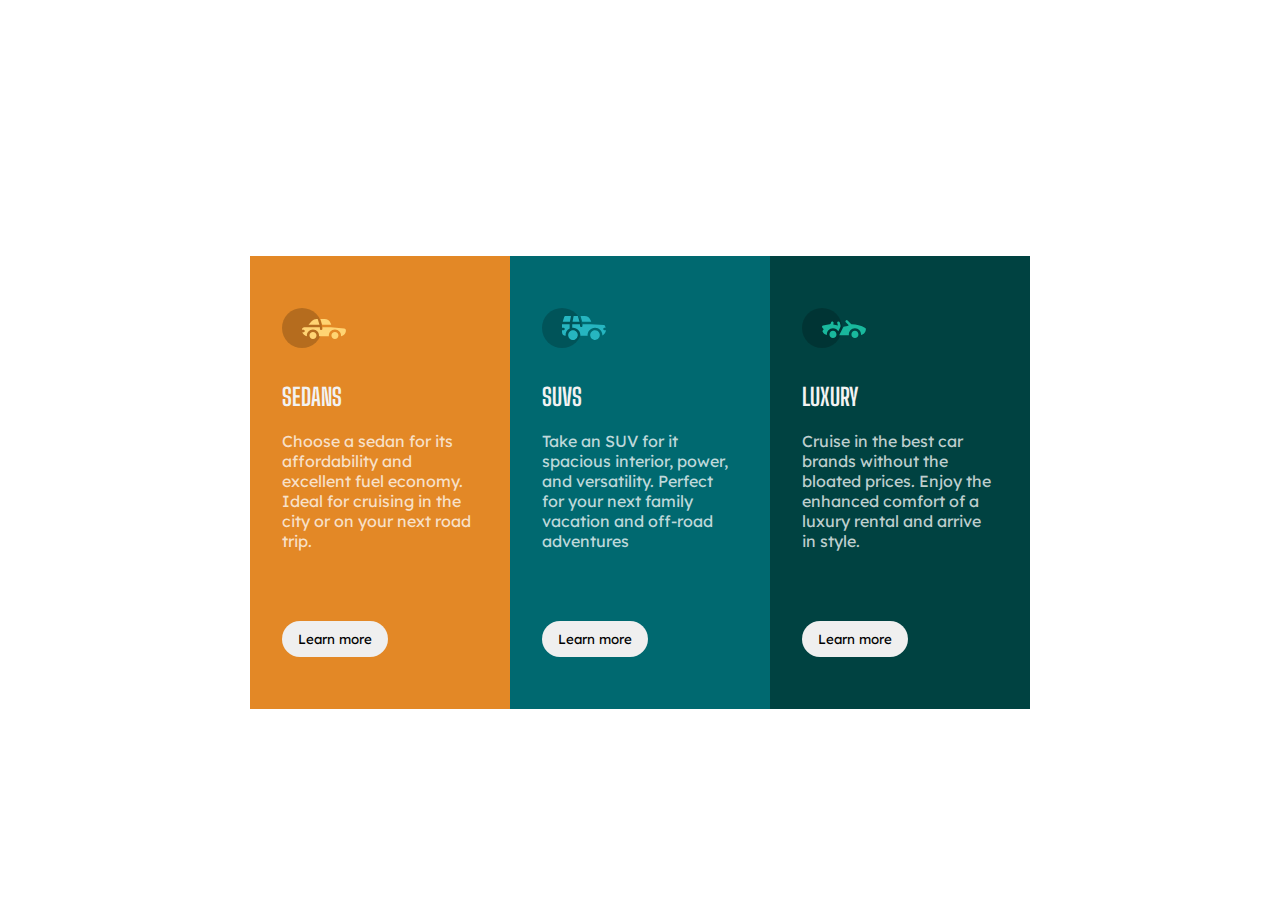
==== index.html @ d77c6457 "first commit" ====
<!DOCTYPE html>
<html lang="en">
  <head>
    <meta charset="UTF-8" />
    <meta http-equiv="X-UA-Compatible" content="IE=edge" />
    <meta name="viewport" content="width=device-width, initial-scale=1.0" />
    <link rel="preconnect" href="https://fonts.googleapis.com" />
    <link rel="preconnect" href="https://fonts.gstatic.com" crossorigin />
    <link
      href="https://fonts.googleapis.com/css2?family=Lexend+Deca&display=swap"
      rel="stylesheet"
    />
    <link rel="preconnect" href="https://fonts.googleapis.com" />
    <link rel="preconnect" href="https://fonts.gstatic.com" crossorigin />
    <link
      href="https://fonts.googleapis.com/css2?family=Big+Shoulders+Display:wght@700&display=swap"
      rel="stylesheet"
    />
    <style>
      * {
        box-sizing: border-box;
        margin: 0;
        font-family: 'Lexend Deca', sans-serif;
      }

      h2 {
        font-family: 'Big Shoulders Display';
        font-weight: 700;
        color: hsl(0, 0%, 95%);
        margin-bottom: 20px;
      }

      .main {
        width: 80%;
        margin: 0 auto;
        margin-top: 20%;
      }

      .sub-main {
        display: flex;
        justify-content: center;
        align-items: center;
      }

      @media only screen and (max-width: 375px) {
        .sub-main {
          display: flex;
          justify-content: center;
          align-items: center;
          flex-direction: column;
          border-radius: 20px;
        }
      }

      p {
        color: hsla(0, 0%, 100%, 0.75);
        font-family: 'Lexend Deca' sans-serif;
        font-weight: 400;
      }
      .sedan {
        background-color: hsl(31, 77%, 52%);
        padding: 2rem;
        max-width: 260px;
      }

      svg {
        margin-top: 20px;
        margin-bottom: 30px;
      }
      button {
        margin-top: 70px;
        border-radius: 30px;
        padding: 10px 1rem;
        border: none;
        margin-bottom: 20px;
      }
      button:hover {
        background-color: inherit;
        cursor: pointer;
        border: white 1px solid;
        color: hsla(0, 0%, 100%, 0.75);
      }

      .sedan > button {
        color: hsl(31, 77%, 52%);
      }

      .suvs > button {
        color: hsl(184, 100%, 22%);
      }

      .luxury > button {
        color: hsl(179, 100%, 13%);
      }

      .suvs {
        background-color: hsl(184, 100%, 22%);
        padding: 2rem;
        max-width: 260px;
      }

      .luxury {
        background-color: hsl(179, 100%, 13%);
        padding: 2rem;
        max-width: 260px;
      }
    </style>
    <title>Document</title>
  </head>
  <body>
    <div class="main">
      <div class="sub-main">
        <div>
          <div class="sedan">
            <svg width="64" height="40" xmlns="http://www.w3.org/2000/svg">
              <g fill="none" fill-rule="evenodd">
                <circle fill="#000" opacity=".201" cx="20" cy="20" r="20" />
                <path
                  d="M52.936 24.11c1.942 0 3.517 1.542 3.517 3.445 0 1.903-1.575 3.445-3.517 3.445s-3.516-1.542-3.516-3.445c0-1.903 1.574-3.445 3.516-3.445zm-21.957 0c1.942 0 3.517 1.542 3.517 3.445 0 1.903-1.575 3.445-3.517 3.445s-3.516-1.542-3.516-3.445c0-1.903 1.574-3.445 3.516-3.445zm6.948-4.848v1.429c0 .716.61 1.293 1.348 1.259a1.295 1.295 0 001.225-1.295v-1.393h8.256l13.483 1.313c.956.093 1.676.881 1.676 1.814 0 2.89-2.126 5.303-4.926 5.819.397-3.557-2.458-6.62-6.053-6.62-3.646 0-6.504 3.14-6.039 6.723h-9.879c.466-3.588-2.397-6.722-6.039-6.722-3.595 0-6.45 3.062-6.052 6.62-2.14-.398-3.916-1.912-4.61-3.931h1.142c.731 0 1.32-.598 1.285-1.322-.033-.678-.629-1.2-1.322-1.2H20v-.251c0-1.274 1.066-2.243 2.306-2.243h15.62zM42.59 11c2.645 0 4.99 1.556 5.972 3.963l.726 1.779H40.17L38.413 11h4.178zm-6.865 0l1.758 5.741H26.505l3.357-3.654A6.502 6.502 0 0134.644 11h1.082z"
                  fill="#FFD473"
                  fill-rule="nonzero"
                />
              </g>
            </svg>
            <h2>
              SEDANS
            </h2>
            <p>
              Choose a sedan for its affordability and excellent fuel economy.
              Ideal for cruising in the city or on your next road trip.
            </p>
            <a href=""><button>Learn more</button></a>
          </div>
        </div>
        <div>
          <div class="suvs">
            <div class="text">
              <svg width="64" height="40" xmlns="http://www.w3.org/2000/svg">
                <g fill="none" fill-rule="evenodd">
                  <circle fill="#000" opacity=".201" cx="20" cy="20" r="20" />
                  <path
                    d="M31.002 22.358c2.917 0 5.18 2.593 4.762 5.506a4.828 4.828 0 01-2.962 3.778 4.797 4.797 0 01-5.3-1.165c-1.188-1.26-1.235-2.613-1.263-2.613-.42-2.924 1.857-5.506 4.763-5.506zm22 0c3.457 0 5.798 3.567 4.41 6.744A4.816 4.816 0 0152.3 31.94a4.826 4.826 0 01-4.06-4.077c-.42-2.915 1.846-5.506 4.762-5.506zm-15.04-6.083v1.462a1.29 1.29 0 001.352 1.29c.693-.033 1.227-.631 1.227-1.326v-1.426h8.3l13.056.716a1.29 1.29 0 011.164.917c.27.895.446 1.477.563 1.87h-1.047c-.694 0-1.291.534-1.324 1.228a1.29 1.29 0 001.288 1.352h1.445c-.164 2.225-1.57 4.193-3.6 5.05.13-4.212-3.255-7.63-7.384-7.63-4.317 0-7.762 3.718-7.358 8.086h-7.285c.43-4.655-3.503-8.531-8.131-8.046v-3.543h7.734zm-10.312 0v4.308a7.4 7.4 0 00-4.006 7.274 3.874 3.874 0 01-3.642-3.864v-1.635h1.46a1.29 1.29 0 000-2.58h-1.461v-3.213l.003-.29h7.646zm14.986-8.196c2.65 0 5 1.592 5.984 4.055l.63 1.579a5.525 5.525 0 01-.065-.004l-.026-.002-.034-.002-.022-.002a4.178 4.178 0 00-.224-.006l-.098-.001h-.039l-.136-.001h-.052l-.326-.001H40.211L38.528 8.08zm-13.632 0l-1.122 5.616h-7.144l1.47-4.71a1.29 1.29 0 011.231-.906h5.565zm6.832 0l1.683 5.615h-7.007l1.121-5.615h4.203z"
                    fill="#26B5C0"
                    fill-rule="nonzero"
                  />
                </g>
              </svg>
              <h2>
                SUVS
              </h2>
              <p>
                Take an SUV for it spacious interior, power, and versatility.
                Perfect for your next family vacation and off-road adventures
              </p>
              <a href=""><button>Learn more</button></a>
            </div>
          </div>
        </div>
        <div>
          <div class="luxury">
            <div class="svg">
              <svg width="64" height="40" xmlns="http://www.w3.org/2000/svg">
                <g fill="none" fill-rule="evenodd">
                  <circle fill="#000" opacity=".201" cx="20" cy="20" r="20" />
                  <path
                    d="M30.98 22.835c1.941 0 3.516 1.604 3.516 3.583 0 1.978-1.575 3.582-3.517 3.582s-3.516-1.604-3.516-3.582c0-1.979 1.574-3.583 3.516-3.583zm21.956 0c1.942 0 3.517 1.604 3.517 3.583 0 1.978-1.575 3.582-3.517 3.582s-3.516-1.604-3.516-3.582c0-1.979 1.574-3.583 3.516-3.583zm-9.143-10.45a1.27 1.27 0 011.819 0l3.715 3.784c4.444-.115 9.7 1.142 13.964 3.753.387.237.624.664.624 1.124 0 3.006-2.126 5.514-4.926 6.05.397-3.698-2.458-6.882-6.053-6.882-3.646 0-6.504 3.264-6.039 6.99h-9.669c.76-1.544.993-2.026 1.337-2.711l.082-.162c.421-.835 1.056-2.07 2.883-5.65 1.68-.023 3.47-.408 5.247-1.403l-2.984-3.04a1.328 1.328 0 010-1.854zm-7.68 1.064c.683-.2 1.395.202 1.592.898l.749 2.652a3.46 3.46 0 01-.247 2.51l-1.733 3.395-.216.424c-1.07-1.89-3.06-3.114-5.279-3.114-3.595 0-6.45 3.184-6.052 6.885-1.832-.347-3.414-1.537-4.278-3.276a1.331 1.331 0 01.117-1.376l.955-1.303-1.325-1.295c-.751-.735-.376-2.024.64-2.231l6.614-1.346.13-.026c.092-.019.145-.03.157-.031.314-.146 1.07-.591 1.07-1.506 0-.734.592-1.327 1.316-1.31.712.016 1.268.662 1.256 1.388a4.11 4.11 0 01-.348 1.611 22.69 22.69 0 014.7 1.146l-.7-2.473a1.314 1.314 0 01.882-1.622z"
                    fill="#19B89D"
                    fill-rule="nonzero"
                  />
                </g>
              </svg>
            </div>
            <h2>
              LUXURY
            </h2>
            <p>
              Cruise in the best car brands without the bloated prices. Enjoy
              the enhanced comfort of a luxury rental and arrive in style.
            </p>
            <a href=""><button>Learn more</button></a>
          </div>
        </div>
      </div>
    </div>
  </body>
</html>
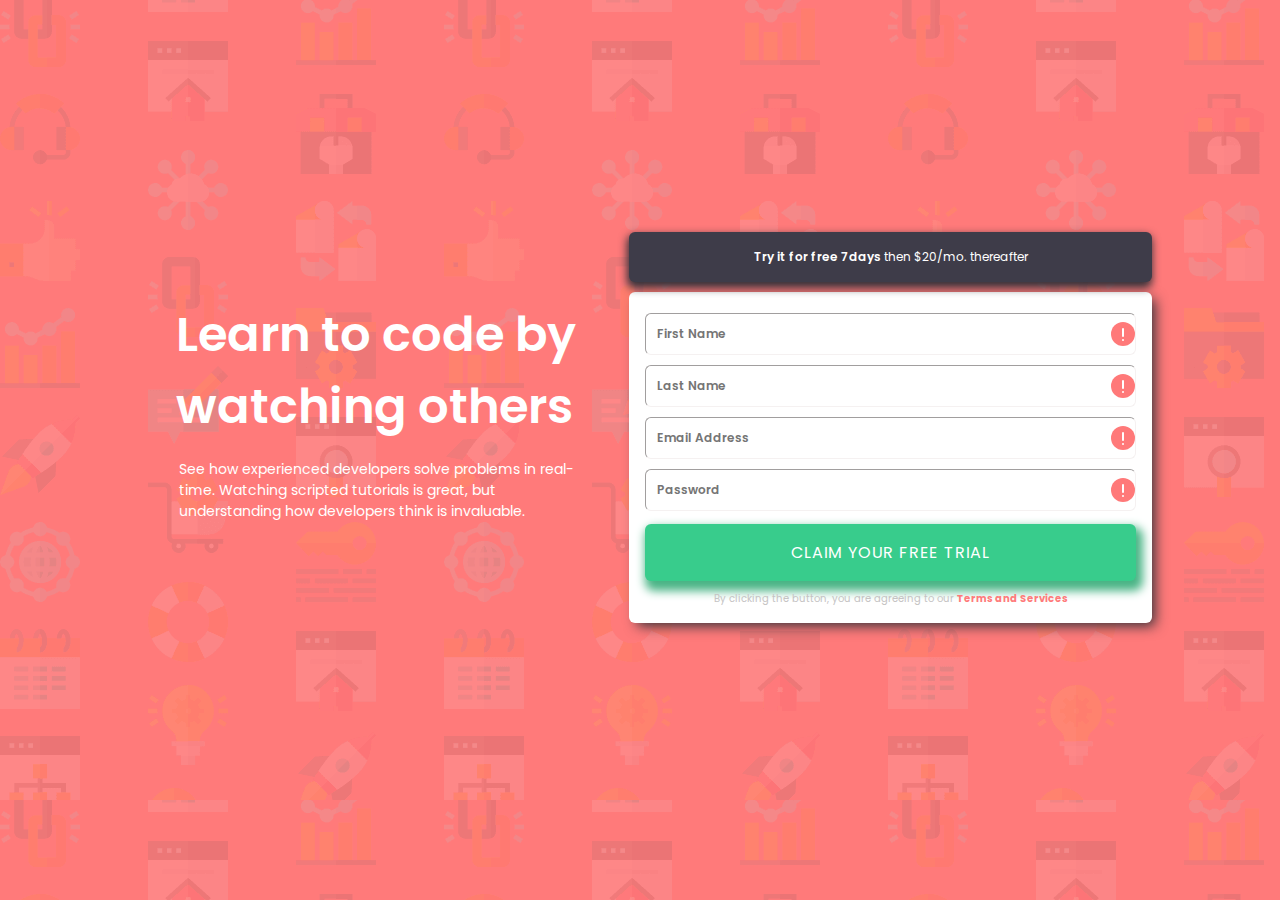
==== commit efb555fe: "second commit" ====
--- a/index.html
+++ b/index.html
@@ -7,179 +7,224 @@
     <link rel="preconnect" href="https://fonts.googleapis.com" />
     <link rel="preconnect" href="https://fonts.gstatic.com" crossorigin />
     <link
-      href="https://fonts.googleapis.com/css2?family=Lexend+Deca&display=swap"
-      rel="stylesheet"
-    />
-    <link rel="preconnect" href="https://fonts.googleapis.com" />
-    <link rel="preconnect" href="https://fonts.gstatic.com" crossorigin />
-    <link
-      href="https://fonts.googleapis.com/css2?family=Big+Shoulders+Display:wght@700&display=swap"
+      href="https://fonts.googleapis.com/css2?family=Poppins:wght@400;500;600;700&display=swap"
       rel="stylesheet"
     />
     <style>
       * {
         box-sizing: border-box;
         margin: 0;
-        font-family: 'Lexend Deca', sans-serif;
-      }
-
-      h2 {
-        font-family: 'Big Shoulders Display';
+        font-family: 'Poppins', sans-serif;
+      }
+
+      body {
+        background-image: url('bg-intro-mobile.png');
+        background-color: hsl(0, 100%, 74%);
+      }
+      .container {
+        margin: 2rem;
+        /* background-color: pink; */
+        max-width: 1024px;
+      }
+
+      .header {
+        padding-left: 2rem;
+        padding-right: 2rem;
+        padding-bottom: 20px;
+        padding-top: 2rem;
+        color: white;
+        font-weight: 600;
+        text-align: center;
+      }
+
+      .text-content {
+        font-weight: 400;
+        font-size: 14px;
+        color: white;
+        text-align: center;
+        padding-bottom: 50px;
+        margin: 0 1.2rem;
+      }
+
+      .btn {
+        background-color: #3e3c49;
+        width: 100%;
+        border: none;
+        padding: 1rem 4rem;
+        border-radius: 6px;
+        margin-bottom: 10px;
+        cursor: pointer;
+        -webkit-box-shadow: -1px 4.5px 8.5px 1px #333239;
+        -moz-box-shadow: -1px 4.5px 8.5px 1px #333239;
+        box-shadow: -1px 4.5px 8.5px 1px #333239;
+      }
+
+      .btn:hover {
+        -webkit-box-shadow: inset -1px 4.5px 8.5px 1px #333239;
+        -moz-box-shadow: inset -1px 4.5px 8.5px 1px #333239;
+        box-shadow: inset -1px 4.5px 8.5px 1px #333239;
+      }
+
+      .btn > a {
+        color: white;
+        text-decoration: none;
+        text-align: center;
+        font-size: 12px;
+        font-weight: 400;
+      }
+
+      .bold {
+        font-weight: 600;
+      }
+
+      .main-content {
+        padding: 1rem;
+        background-color: #fff;
+        border-radius: 6px;
+        box-shadow: 5.5px 5px 12.5px -2.5px #333239;
+      }
+
+      input {
+        padding: 0.7rem;
+        border-radius: 6px;
+        border-width: 1px;
+        border-color: #f5f1f1;
+        margin: 0.3rem 0;
+        font-weight: 600;
+        font-size: 12px;
+        width: 100%;
+      }
+
+      input:required {
+        background-image: url(icon-error.svg);
+        background-repeat: no-repeat;
+        background-position: right;
+      }
+
+      .claim-btn {
+        background-color: #38cc8c;
+        width: 100%;
+        border: none;
+        padding: 1rem 1rem;
+        border-radius: 6px;
+        margin-bottom: 10px;
+        margin-top: 0.5rem;
+        cursor: pointer;
+        text-align: center;
+
+        -webkit-box-shadow: 3.5px 6.5px 10px 3px #49b485;
+        -moz-box-shadow: 3.5px 6.5px 10px 3px #49b485;
+        box-shadow: 3.5px 6.5px 10px 3px #49b485;
+      }
+
+      .claim-btn:hover {
+        -webkit-box-shadow: inset -1px 4.5px 8.5px 1px #49b485;
+        -moz-box-shadow: inset -1px 4.5px 8.5px 1px #49b485;
+        box-shadow: inset -1px 4.5px 8.5px 1px #49b485;
+      }
+
+      .claim-btn > a {
+        color: white;
+        text-decoration: none;
+        text-align: center;
+        font-size: 16px;
+        font-weight: 400;
+        letter-spacing: 0.05rem;
+      }
+
+      .footer {
+        text-align: center;
+        font-size: 10px;
+        margin: 0 2rem;
+        color: #c5c3c3;
+      }
+
+      .red-text {
+        color: hsl(0, 100%, 74%);
         font-weight: 700;
-        color: hsl(0, 0%, 95%);
-        margin-bottom: 20px;
-      }
-
-      .main {
-        width: 80%;
-        margin: 0 auto;
-        margin-top: 20%;
-      }
-
-      .sub-main {
-        display: flex;
-        justify-content: center;
-        align-items: center;
-      }
-
-      @media only screen and (max-width: 375px) {
-        .sub-main {
+        cursor: pointer;
+      }
+
+      /* mobile */
+
+      @media (min-width: 600px) {
+        .container {
+          max-height: max-content;
           display: flex;
-          justify-content: center;
           align-items: center;
-          flex-direction: column;
-          border-radius: 20px;
-        }
-      }
-
-      p {
-        color: hsla(0, 0%, 100%, 0.75);
-        font-family: 'Lexend Deca' sans-serif;
-        font-weight: 400;
-      }
-      .sedan {
-        background-color: hsl(31, 77%, 52%);
-        padding: 2rem;
-        max-width: 260px;
-      }
-
-      svg {
-        margin-top: 20px;
-        margin-bottom: 30px;
-      }
-      button {
-        margin-top: 70px;
-        border-radius: 30px;
-        padding: 10px 1rem;
-        border: none;
-        margin-bottom: 20px;
-      }
-      button:hover {
-        background-color: inherit;
-        cursor: pointer;
-        border: white 1px solid;
-        color: hsla(0, 0%, 100%, 0.75);
-      }
-
-      .sedan > button {
-        color: hsl(31, 77%, 52%);
-      }
-
-      .suvs > button {
-        color: hsl(184, 100%, 22%);
-      }
-
-      .luxury > button {
-        color: hsl(179, 100%, 13%);
-      }
-
-      .suvs {
-        background-color: hsl(184, 100%, 22%);
-        padding: 2rem;
-        max-width: 260px;
-      }
-
-      .luxury {
-        background-color: hsl(179, 100%, 13%);
-        padding: 2rem;
-        max-width: 260px;
+          justify-content: space-between;
+        }
+        body {
+          background-image: url('bg-intro-desktop.png');
+          display: flex;
+          align-items: center;
+          justify-content: space-around;
+          flex-direction: row;
+          margin-top: 200px;
+        }
+        .header-container {
+          padding: 2rem;
+        }
+        .header-container > p {
+          text-align: start;
+        }
+        .header {
+          font-size: 3rem;
+          text-align: start;
+          padding: 1rem;
+        }
       }
     </style>
+
     <title>Document</title>
   </head>
   <body>
-    <div class="main">
-      <div class="sub-main">
-        <div>
-          <div class="sedan">
-            <svg width="64" height="40" xmlns="http://www.w3.org/2000/svg">
-              <g fill="none" fill-rule="evenodd">
-                <circle fill="#000" opacity=".201" cx="20" cy="20" r="20" />
-                <path
-                  d="M52.936 24.11c1.942 0 3.517 1.542 3.517 3.445 0 1.903-1.575 3.445-3.517 3.445s-3.516-1.542-3.516-3.445c0-1.903 1.574-3.445 3.516-3.445zm-21.957 0c1.942 0 3.517 1.542 3.517 3.445 0 1.903-1.575 3.445-3.517 3.445s-3.516-1.542-3.516-3.445c0-1.903 1.574-3.445 3.516-3.445zm6.948-4.848v1.429c0 .716.61 1.293 1.348 1.259a1.295 1.295 0 001.225-1.295v-1.393h8.256l13.483 1.313c.956.093 1.676.881 1.676 1.814 0 2.89-2.126 5.303-4.926 5.819.397-3.557-2.458-6.62-6.053-6.62-3.646 0-6.504 3.14-6.039 6.723h-9.879c.466-3.588-2.397-6.722-6.039-6.722-3.595 0-6.45 3.062-6.052 6.62-2.14-.398-3.916-1.912-4.61-3.931h1.142c.731 0 1.32-.598 1.285-1.322-.033-.678-.629-1.2-1.322-1.2H20v-.251c0-1.274 1.066-2.243 2.306-2.243h15.62zM42.59 11c2.645 0 4.99 1.556 5.972 3.963l.726 1.779H40.17L38.413 11h4.178zm-6.865 0l1.758 5.741H26.505l3.357-3.654A6.502 6.502 0 0134.644 11h1.082z"
-                  fill="#FFD473"
-                  fill-rule="nonzero"
-                />
-              </g>
-            </svg>
-            <h2>
-              SEDANS
-            </h2>
+    <div class="container">
+      <div class="header-container">
+        <h2 class="header">Learn to code by watching others</h2>
+        <p class="text-content">
+          See how experienced developers solve problems in real-time. Watching
+          scripted tutorials is great, but understanding how developers think is
+          invaluable.
+        </p>
+      </div>
+      <div class="content">
+        <button class="btn">
+          <a href="#">
             <p>
-              Choose a sedan for its affordability and excellent fuel economy.
-              Ideal for cruising in the city or on your next road trip.
+              <span class="bold">Try it for free 7days</span>
+              <span class="small">then $20/mo. thereafter</span>
             </p>
-            <a href=""><button>Learn more</button></a>
+          </a>
+        </button>
+        <form class="main-content">
+          <input type="text" placeholder="First Name" required blank />
+          <input type="text" placeholder="Last Name" required />
+          <input
+            type="email"
+            name=""
+            id=""
+            placeholder="Email Address"
+            required
+            oninvalid=""
+          />
+          <input
+            type="password"
+            name=""
+            id=""
+            placeholder="Password"
+            required
+          />
+          <button class="claim-btn" type="submit">
+            <a href="#">CLAIM YOUR FREE TRIAL</a>
+          </button>
+          <div class="footer">
+            <p>
+              By clicking the button, you are agreeing to our
+              <span class="red-text">Terms and Services</span>
+            </p>
           </div>
-        </div>
-        <div>
-          <div class="suvs">
-            <div class="text">
-              <svg width="64" height="40" xmlns="http://www.w3.org/2000/svg">
-                <g fill="none" fill-rule="evenodd">
-                  <circle fill="#000" opacity=".201" cx="20" cy="20" r="20" />
-                  <path
-                    d="M31.002 22.358c2.917 0 5.18 2.593 4.762 5.506a4.828 4.828 0 01-2.962 3.778 4.797 4.797 0 01-5.3-1.165c-1.188-1.26-1.235-2.613-1.263-2.613-.42-2.924 1.857-5.506 4.763-5.506zm22 0c3.457 0 5.798 3.567 4.41 6.744A4.816 4.816 0 0152.3 31.94a4.826 4.826 0 01-4.06-4.077c-.42-2.915 1.846-5.506 4.762-5.506zm-15.04-6.083v1.462a1.29 1.29 0 001.352 1.29c.693-.033 1.227-.631 1.227-1.326v-1.426h8.3l13.056.716a1.29 1.29 0 011.164.917c.27.895.446 1.477.563 1.87h-1.047c-.694 0-1.291.534-1.324 1.228a1.29 1.29 0 001.288 1.352h1.445c-.164 2.225-1.57 4.193-3.6 5.05.13-4.212-3.255-7.63-7.384-7.63-4.317 0-7.762 3.718-7.358 8.086h-7.285c.43-4.655-3.503-8.531-8.131-8.046v-3.543h7.734zm-10.312 0v4.308a7.4 7.4 0 00-4.006 7.274 3.874 3.874 0 01-3.642-3.864v-1.635h1.46a1.29 1.29 0 000-2.58h-1.461v-3.213l.003-.29h7.646zm14.986-8.196c2.65 0 5 1.592 5.984 4.055l.63 1.579a5.525 5.525 0 01-.065-.004l-.026-.002-.034-.002-.022-.002a4.178 4.178 0 00-.224-.006l-.098-.001h-.039l-.136-.001h-.052l-.326-.001H40.211L38.528 8.08zm-13.632 0l-1.122 5.616h-7.144l1.47-4.71a1.29 1.29 0 011.231-.906h5.565zm6.832 0l1.683 5.615h-7.007l1.121-5.615h4.203z"
-                    fill="#26B5C0"
-                    fill-rule="nonzero"
-                  />
-                </g>
-              </svg>
-              <h2>
-                SUVS
-              </h2>
-              <p>
-                Take an SUV for it spacious interior, power, and versatility.
-                Perfect for your next family vacation and off-road adventures
-              </p>
-              <a href=""><button>Learn more</button></a>
-            </div>
-          </div>
-        </div>
-        <div>
-          <div class="luxury">
-            <div class="svg">
-              <svg width="64" height="40" xmlns="http://www.w3.org/2000/svg">
-                <g fill="none" fill-rule="evenodd">
-                  <circle fill="#000" opacity=".201" cx="20" cy="20" r="20" />
-                  <path
-                    d="M30.98 22.835c1.941 0 3.516 1.604 3.516 3.583 0 1.978-1.575 3.582-3.517 3.582s-3.516-1.604-3.516-3.582c0-1.979 1.574-3.583 3.516-3.583zm21.956 0c1.942 0 3.517 1.604 3.517 3.583 0 1.978-1.575 3.582-3.517 3.582s-3.516-1.604-3.516-3.582c0-1.979 1.574-3.583 3.516-3.583zm-9.143-10.45a1.27 1.27 0 011.819 0l3.715 3.784c4.444-.115 9.7 1.142 13.964 3.753.387.237.624.664.624 1.124 0 3.006-2.126 5.514-4.926 6.05.397-3.698-2.458-6.882-6.053-6.882-3.646 0-6.504 3.264-6.039 6.99h-9.669c.76-1.544.993-2.026 1.337-2.711l.082-.162c.421-.835 1.056-2.07 2.883-5.65 1.68-.023 3.47-.408 5.247-1.403l-2.984-3.04a1.328 1.328 0 010-1.854zm-7.68 1.064c.683-.2 1.395.202 1.592.898l.749 2.652a3.46 3.46 0 01-.247 2.51l-1.733 3.395-.216.424c-1.07-1.89-3.06-3.114-5.279-3.114-3.595 0-6.45 3.184-6.052 6.885-1.832-.347-3.414-1.537-4.278-3.276a1.331 1.331 0 01.117-1.376l.955-1.303-1.325-1.295c-.751-.735-.376-2.024.64-2.231l6.614-1.346.13-.026c.092-.019.145-.03.157-.031.314-.146 1.07-.591 1.07-1.506 0-.734.592-1.327 1.316-1.31.712.016 1.268.662 1.256 1.388a4.11 4.11 0 01-.348 1.611 22.69 22.69 0 014.7 1.146l-.7-2.473a1.314 1.314 0 01.882-1.622z"
-                    fill="#19B89D"
-                    fill-rule="nonzero"
-                  />
-                </g>
-              </svg>
-            </div>
-            <h2>
-              LUXURY
-            </h2>
-            <p>
-              Cruise in the best car brands without the bloated prices. Enjoy
-              the enhanced comfort of a luxury rental and arrive in style.
-            </p>
-            <a href=""><button>Learn more</button></a>
-          </div>
-        </div>
+        </form>
       </div>
     </div>
   </body>
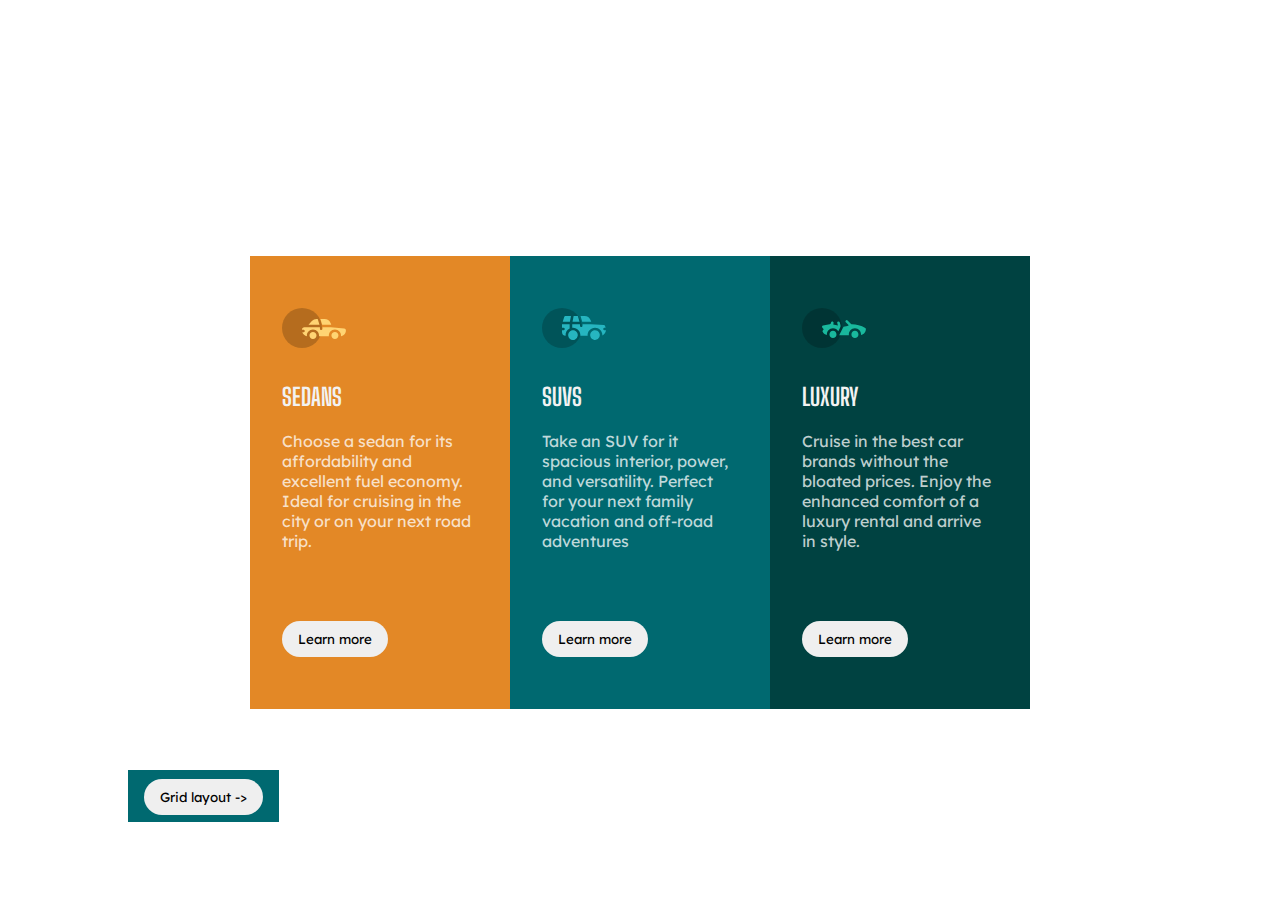
==== commit d4d8e991: "new index.html" ====
--- a/index.html
+++ b/index.html
@@ -1,231 +1,193 @@
-<!DOCTYPE html>
-<html lang="en">
-  <head>
-    <meta charset="UTF-8" />
-    <meta http-equiv="X-UA-Compatible" content="IE=edge" />
-    <meta name="viewport" content="width=device-width, initial-scale=1.0" />
-    <link rel="preconnect" href="https://fonts.googleapis.com" />
-    <link rel="preconnect" href="https://fonts.gstatic.com" crossorigin />
-    <link
-      href="https://fonts.googleapis.com/css2?family=Poppins:wght@400;500;600;700&display=swap"
-      rel="stylesheet"
-    />
-    <style>
-      * {
-        box-sizing: border-box;
-        margin: 0;
-        font-family: 'Poppins', sans-serif;
-      }
-
-      body {
-        background-image: url('bg-intro-mobile.png');
-        background-color: hsl(0, 100%, 74%);
-      }
-      .container {
-        margin: 2rem;
-        /* background-color: pink; */
-        max-width: 1024px;
-      }
-
-      .header {
-        padding-left: 2rem;
-        padding-right: 2rem;
-        padding-bottom: 20px;
-        padding-top: 2rem;
-        color: white;
-        font-weight: 600;
-        text-align: center;
-      }
-
-      .text-content {
-        font-weight: 400;
-        font-size: 14px;
-        color: white;
-        text-align: center;
-        padding-bottom: 50px;
-        margin: 0 1.2rem;
-      }
-
-      .btn {
-        background-color: #3e3c49;
-        width: 100%;
-        border: none;
-        padding: 1rem 4rem;
-        border-radius: 6px;
-        margin-bottom: 10px;
-        cursor: pointer;
-        -webkit-box-shadow: -1px 4.5px 8.5px 1px #333239;
-        -moz-box-shadow: -1px 4.5px 8.5px 1px #333239;
-        box-shadow: -1px 4.5px 8.5px 1px #333239;
-      }
-
-      .btn:hover {
-        -webkit-box-shadow: inset -1px 4.5px 8.5px 1px #333239;
-        -moz-box-shadow: inset -1px 4.5px 8.5px 1px #333239;
-        box-shadow: inset -1px 4.5px 8.5px 1px #333239;
-      }
-
-      .btn > a {
-        color: white;
-        text-decoration: none;
-        text-align: center;
-        font-size: 12px;
-        font-weight: 400;
-      }
-
-      .bold {
-        font-weight: 600;
-      }
-
-      .main-content {
-        padding: 1rem;
-        background-color: #fff;
-        border-radius: 6px;
-        box-shadow: 5.5px 5px 12.5px -2.5px #333239;
-      }
-
-      input {
-        padding: 0.7rem;
-        border-radius: 6px;
-        border-width: 1px;
-        border-color: #f5f1f1;
-        margin: 0.3rem 0;
-        font-weight: 600;
-        font-size: 12px;
-        width: 100%;
-      }
-
-      input:required {
-        background-image: url(icon-error.svg);
-        background-repeat: no-repeat;
-        background-position: right;
-      }
-
-      .claim-btn {
-        background-color: #38cc8c;
-        width: 100%;
-        border: none;
-        padding: 1rem 1rem;
-        border-radius: 6px;
-        margin-bottom: 10px;
-        margin-top: 0.5rem;
-        cursor: pointer;
-        text-align: center;
-
-        -webkit-box-shadow: 3.5px 6.5px 10px 3px #49b485;
-        -moz-box-shadow: 3.5px 6.5px 10px 3px #49b485;
-        box-shadow: 3.5px 6.5px 10px 3px #49b485;
-      }
-
-      .claim-btn:hover {
-        -webkit-box-shadow: inset -1px 4.5px 8.5px 1px #49b485;
-        -moz-box-shadow: inset -1px 4.5px 8.5px 1px #49b485;
-        box-shadow: inset -1px 4.5px 8.5px 1px #49b485;
-      }
-
-      .claim-btn > a {
-        color: white;
-        text-decoration: none;
-        text-align: center;
-        font-size: 16px;
-        font-weight: 400;
-        letter-spacing: 0.05rem;
-      }
-
-      .footer {
-        text-align: center;
-        font-size: 10px;
-        margin: 0 2rem;
-        color: #c5c3c3;
-      }
-
-      .red-text {
-        color: hsl(0, 100%, 74%);
-        font-weight: 700;
-        cursor: pointer;
-      }
-
-      /* mobile */
-
-      @media (min-width: 600px) {
-        .container {
-          max-height: max-content;
-          display: flex;
-          align-items: center;
-          justify-content: space-between;
-        }
-        body {
-          background-image: url('bg-intro-desktop.png');
-          display: flex;
-          align-items: center;
-          justify-content: space-around;
-          flex-direction: row;
-          margin-top: 200px;
-        }
-        .header-container {
-          padding: 2rem;
-        }
-        .header-container > p {
-          text-align: start;
-        }
-        .header {
-          font-size: 3rem;
-          text-align: start;
-          padding: 1rem;
-        }
-      }
-    </style>
-
-    <title>Document</title>
-  </head>
-  <body>
-    <div class="container">
-      <div class="header-container">
-        <h2 class="header">Learn to code by watching others</h2>
-        <p class="text-content">
-          See how experienced developers solve problems in real-time. Watching
-          scripted tutorials is great, but understanding how developers think is
-          invaluable.
-        </p>
-      </div>
-      <div class="content">
-        <button class="btn">
-          <a href="#">
-            <p>
-              <span class="bold">Try it for free 7days</span>
-              <span class="small">then $20/mo. thereafter</span>
-            </p>
-          </a>
-        </button>
-        <form class="main-content">
-          <input type="text" placeholder="First Name" required blank />
-          <input type="text" placeholder="Last Name" required />
-          <input
-            type="email"
-            name=""
-            id=""
-            placeholder="Email Address"
-            required
-            oninvalid=""
-          />
-          <input
-            type="password"
-            name=""
-            id=""
-            placeholder="Password"
-            required
-          />
-          <button class="claim-btn" type="submit">
-            <a href="#">CLAIM YOUR FREE TRIAL</a>
-          </button>
-          <div class="footer">
-            <p>
-              By clicking the button, you are agreeing to our
-              <span class="red-text">Terms and Services</span>
-            </p>
-          </div>
-        </form>
-      </div>
-    </div>
-  </body>
-</html>
+<!DOCTYPE html>
+<html lang="en">
+  <head>
+    <meta charset="UTF-8" />
+    <meta http-equiv="X-UA-Compatible" content="IE=edge" />
+    <meta name="viewport" content="width=device-width, initial-scale=1.0" />
+    <link rel="preconnect" href="https://fonts.googleapis.com" />
+    <link rel="preconnect" href="https://fonts.gstatic.com" crossorigin />
+    <link
+      href="https://fonts.googleapis.com/css2?family=Lexend+Deca&display=swap"
+      rel="stylesheet"
+    />
+    <link rel="preconnect" href="https://fonts.googleapis.com" />
+    <link rel="preconnect" href="https://fonts.gstatic.com" crossorigin />
+    <link
+      href="https://fonts.googleapis.com/css2?family=Big+Shoulders+Display:wght@700&display=swap"
+      rel="stylesheet"
+    />
+    <style>
+      * {
+        box-sizing: border-box;
+        margin: 0;
+        font-family: 'Lexend Deca', sans-serif;
+      }
+
+      h2 {
+        font-family: 'Big Shoulders Display';
+        font-weight: 700;
+        color: hsl(0, 0%, 95%);
+        margin-bottom: 20px;
+      }
+
+      .main {
+        width: 80%;
+        margin: 0 auto;
+        margin-top: 20%;
+      }
+
+      .sub-main {
+        display: flex;
+        justify-content: center;
+        align-items: center;
+      }
+
+      @media only screen and (max-width: 600px) {
+        .sub-main {
+          display: flex;
+          justify-content: center;
+          align-items: center;
+          flex-direction: column;
+          border-radius: 20px;
+        }
+      }
+
+      p {
+        color: hsla(0, 0%, 100%, 0.75);
+        font-family: 'Lexend Deca' sans-serif;
+        font-weight: 400;
+      }
+      .sedan {
+        background-color: hsl(31, 77%, 52%);
+        padding: 2rem;
+        max-width: 260px;
+      }
+
+      svg {
+        margin-top: 20px;
+        margin-bottom: 30px;
+      }
+      button {
+        margin-top: 70px;
+        border-radius: 30px;
+        padding: 10px 1rem;
+        border: none;
+        margin-bottom: 20px;
+      }
+      button:hover {
+        background-color: inherit;
+        cursor: pointer;
+        border: white 1px solid;
+        color: hsla(0, 0%, 100%, 0.75);
+      }
+
+      .sedan > button {
+        color: hsl(31, 77%, 52%);
+      }
+
+      .suvs > button {
+        color: hsl(184, 100%, 22%);
+      }
+
+      .luxury > button {
+        color: hsl(179, 100%, 13%);
+      }
+
+      .suvs {
+        background-color: hsl(184, 100%, 22%);
+        padding: 2rem;
+        max-width: 260px;
+      }
+
+      .luxury {
+        background-color: hsl(179, 100%, 13%);
+        padding: 2rem;
+        max-width: 260px;
+      }
+      .grid-btn > a {
+        background-color: hsl(184, 100%, 22%);
+        padding: 1rem;
+      }
+    </style>
+    <title>Document</title>
+  </head>
+  <body>
+    <div class="main">
+      <div class="sub-main">
+        <div>
+          <div class="sedan">
+            <svg width="64" height="40" xmlns="http://www.w3.org/2000/svg">
+              <g fill="none" fill-rule="evenodd">
+                <circle fill="#000" opacity=".201" cx="20" cy="20" r="20" />
+                <path
+                  d="M52.936 24.11c1.942 0 3.517 1.542 3.517 3.445 0 1.903-1.575 3.445-3.517 3.445s-3.516-1.542-3.516-3.445c0-1.903 1.574-3.445 3.516-3.445zm-21.957 0c1.942 0 3.517 1.542 3.517 3.445 0 1.903-1.575 3.445-3.517 3.445s-3.516-1.542-3.516-3.445c0-1.903 1.574-3.445 3.516-3.445zm6.948-4.848v1.429c0 .716.61 1.293 1.348 1.259a1.295 1.295 0 001.225-1.295v-1.393h8.256l13.483 1.313c.956.093 1.676.881 1.676 1.814 0 2.89-2.126 5.303-4.926 5.819.397-3.557-2.458-6.62-6.053-6.62-3.646 0-6.504 3.14-6.039 6.723h-9.879c.466-3.588-2.397-6.722-6.039-6.722-3.595 0-6.45 3.062-6.052 6.62-2.14-.398-3.916-1.912-4.61-3.931h1.142c.731 0 1.32-.598 1.285-1.322-.033-.678-.629-1.2-1.322-1.2H20v-.251c0-1.274 1.066-2.243 2.306-2.243h15.62zM42.59 11c2.645 0 4.99 1.556 5.972 3.963l.726 1.779H40.17L38.413 11h4.178zm-6.865 0l1.758 5.741H26.505l3.357-3.654A6.502 6.502 0 0134.644 11h1.082z"
+                  fill="#FFD473"
+                  fill-rule="nonzero"
+                />
+              </g>
+            </svg>
+            <h2>
+              SEDANS
+            </h2>
+            <p>
+              Choose a sedan for its affordability and excellent fuel economy.
+              Ideal for cruising in the city or on your next road trip.
+            </p>
+            <a href=""><button>Learn more</button></a>
+          </div>
+        </div>
+        <div>
+          <div class="suvs">
+            <div class="text">
+              <svg width="64" height="40" xmlns="http://www.w3.org/2000/svg">
+                <g fill="none" fill-rule="evenodd">
+                  <circle fill="#000" opacity=".201" cx="20" cy="20" r="20" />
+                  <path
+                    d="M31.002 22.358c2.917 0 5.18 2.593 4.762 5.506a4.828 4.828 0 01-2.962 3.778 4.797 4.797 0 01-5.3-1.165c-1.188-1.26-1.235-2.613-1.263-2.613-.42-2.924 1.857-5.506 4.763-5.506zm22 0c3.457 0 5.798 3.567 4.41 6.744A4.816 4.816 0 0152.3 31.94a4.826 4.826 0 01-4.06-4.077c-.42-2.915 1.846-5.506 4.762-5.506zm-15.04-6.083v1.462a1.29 1.29 0 001.352 1.29c.693-.033 1.227-.631 1.227-1.326v-1.426h8.3l13.056.716a1.29 1.29 0 011.164.917c.27.895.446 1.477.563 1.87h-1.047c-.694 0-1.291.534-1.324 1.228a1.29 1.29 0 001.288 1.352h1.445c-.164 2.225-1.57 4.193-3.6 5.05.13-4.212-3.255-7.63-7.384-7.63-4.317 0-7.762 3.718-7.358 8.086h-7.285c.43-4.655-3.503-8.531-8.131-8.046v-3.543h7.734zm-10.312 0v4.308a7.4 7.4 0 00-4.006 7.274 3.874 3.874 0 01-3.642-3.864v-1.635h1.46a1.29 1.29 0 000-2.58h-1.461v-3.213l.003-.29h7.646zm14.986-8.196c2.65 0 5 1.592 5.984 4.055l.63 1.579a5.525 5.525 0 01-.065-.004l-.026-.002-.034-.002-.022-.002a4.178 4.178 0 00-.224-.006l-.098-.001h-.039l-.136-.001h-.052l-.326-.001H40.211L38.528 8.08zm-13.632 0l-1.122 5.616h-7.144l1.47-4.71a1.29 1.29 0 011.231-.906h5.565zm6.832 0l1.683 5.615h-7.007l1.121-5.615h4.203z"
+                    fill="#26B5C0"
+                    fill-rule="nonzero"
+                  />
+                </g>
+              </svg>
+              <h2>
+                SUVS
+              </h2>
+              <p>
+                Take an SUV for it spacious interior, power, and versatility.
+                Perfect for your next family vacation and off-road adventures
+              </p>
+              <a href=""><button>Learn more</button></a>
+            </div>
+          </div>
+        </div>
+        <div>
+          <div class="luxury">
+            <div class="svg">
+              <svg width="64" height="40" xmlns="http://www.w3.org/2000/svg">
+                <g fill="none" fill-rule="evenodd">
+                  <circle fill="#000" opacity=".201" cx="20" cy="20" r="20" />
+                  <path
+                    d="M30.98 22.835c1.941 0 3.516 1.604 3.516 3.583 0 1.978-1.575 3.582-3.517 3.582s-3.516-1.604-3.516-3.582c0-1.979 1.574-3.583 3.516-3.583zm21.956 0c1.942 0 3.517 1.604 3.517 3.583 0 1.978-1.575 3.582-3.517 3.582s-3.516-1.604-3.516-3.582c0-1.979 1.574-3.583 3.516-3.583zm-9.143-10.45a1.27 1.27 0 011.819 0l3.715 3.784c4.444-.115 9.7 1.142 13.964 3.753.387.237.624.664.624 1.124 0 3.006-2.126 5.514-4.926 6.05.397-3.698-2.458-6.882-6.053-6.882-3.646 0-6.504 3.264-6.039 6.99h-9.669c.76-1.544.993-2.026 1.337-2.711l.082-.162c.421-.835 1.056-2.07 2.883-5.65 1.68-.023 3.47-.408 5.247-1.403l-2.984-3.04a1.328 1.328 0 010-1.854zm-7.68 1.064c.683-.2 1.395.202 1.592.898l.749 2.652a3.46 3.46 0 01-.247 2.51l-1.733 3.395-.216.424c-1.07-1.89-3.06-3.114-5.279-3.114-3.595 0-6.45 3.184-6.052 6.885-1.832-.347-3.414-1.537-4.278-3.276a1.331 1.331 0 01.117-1.376l.955-1.303-1.325-1.295c-.751-.735-.376-2.024.64-2.231l6.614-1.346.13-.026c.092-.019.145-.03.157-.031.314-.146 1.07-.591 1.07-1.506 0-.734.592-1.327 1.316-1.31.712.016 1.268.662 1.256 1.388a4.11 4.11 0 01-.348 1.611 22.69 22.69 0 014.7 1.146l-.7-2.473a1.314 1.314 0 01.882-1.622z"
+                    fill="#19B89D"
+                    fill-rule="nonzero"
+                  />
+                </g>
+              </svg>
+            </div>
+            <h2>
+              LUXURY
+            </h2>
+            <p>
+              Cruise in the best car brands without the bloated prices. Enjoy
+              the enhanced comfort of a luxury rental and arrive in style.
+            </p>
+            <a href=""><button>Learn more</button></a>
+          </div>
+        </div>
+      </div>
+      <div class="grid-btn">
+        <a href="grid.html"><button>Grid layout -></button></a>
+      </div>
+    </div>
+  </body>
+</html>
